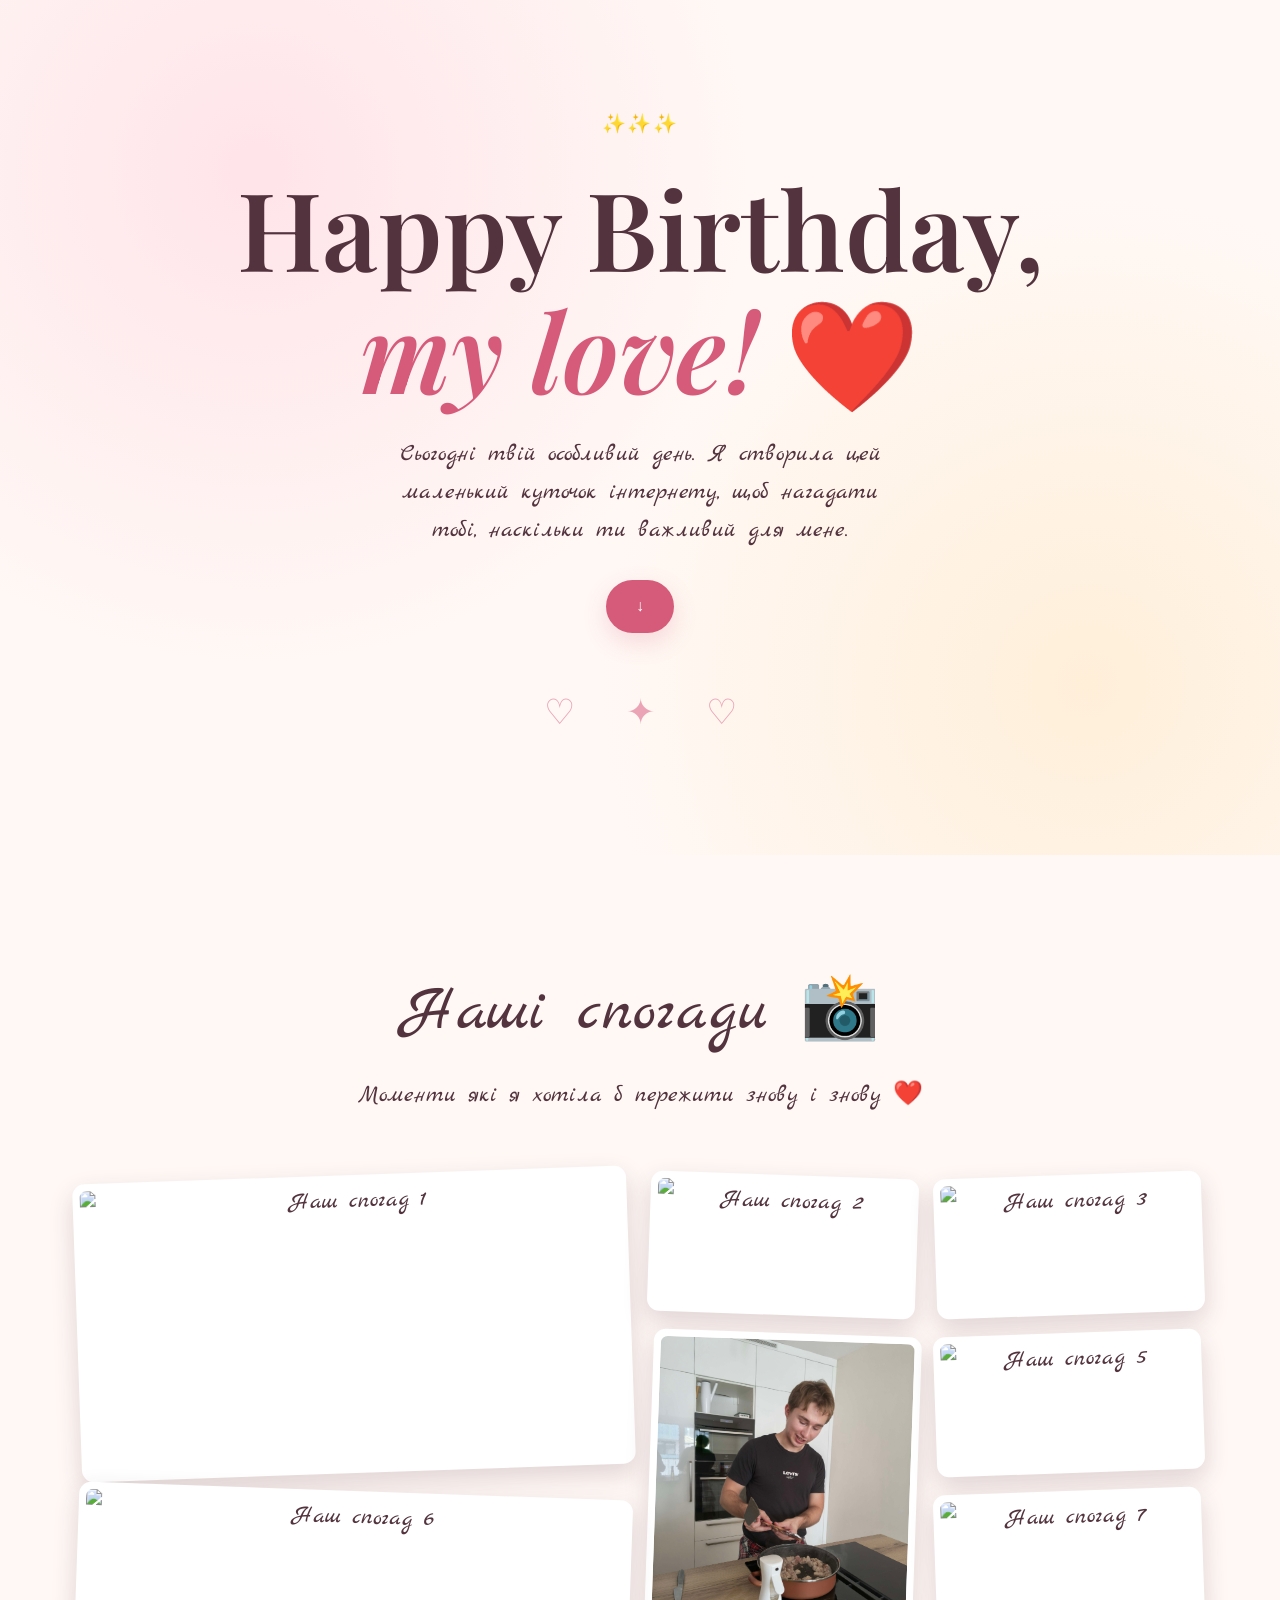
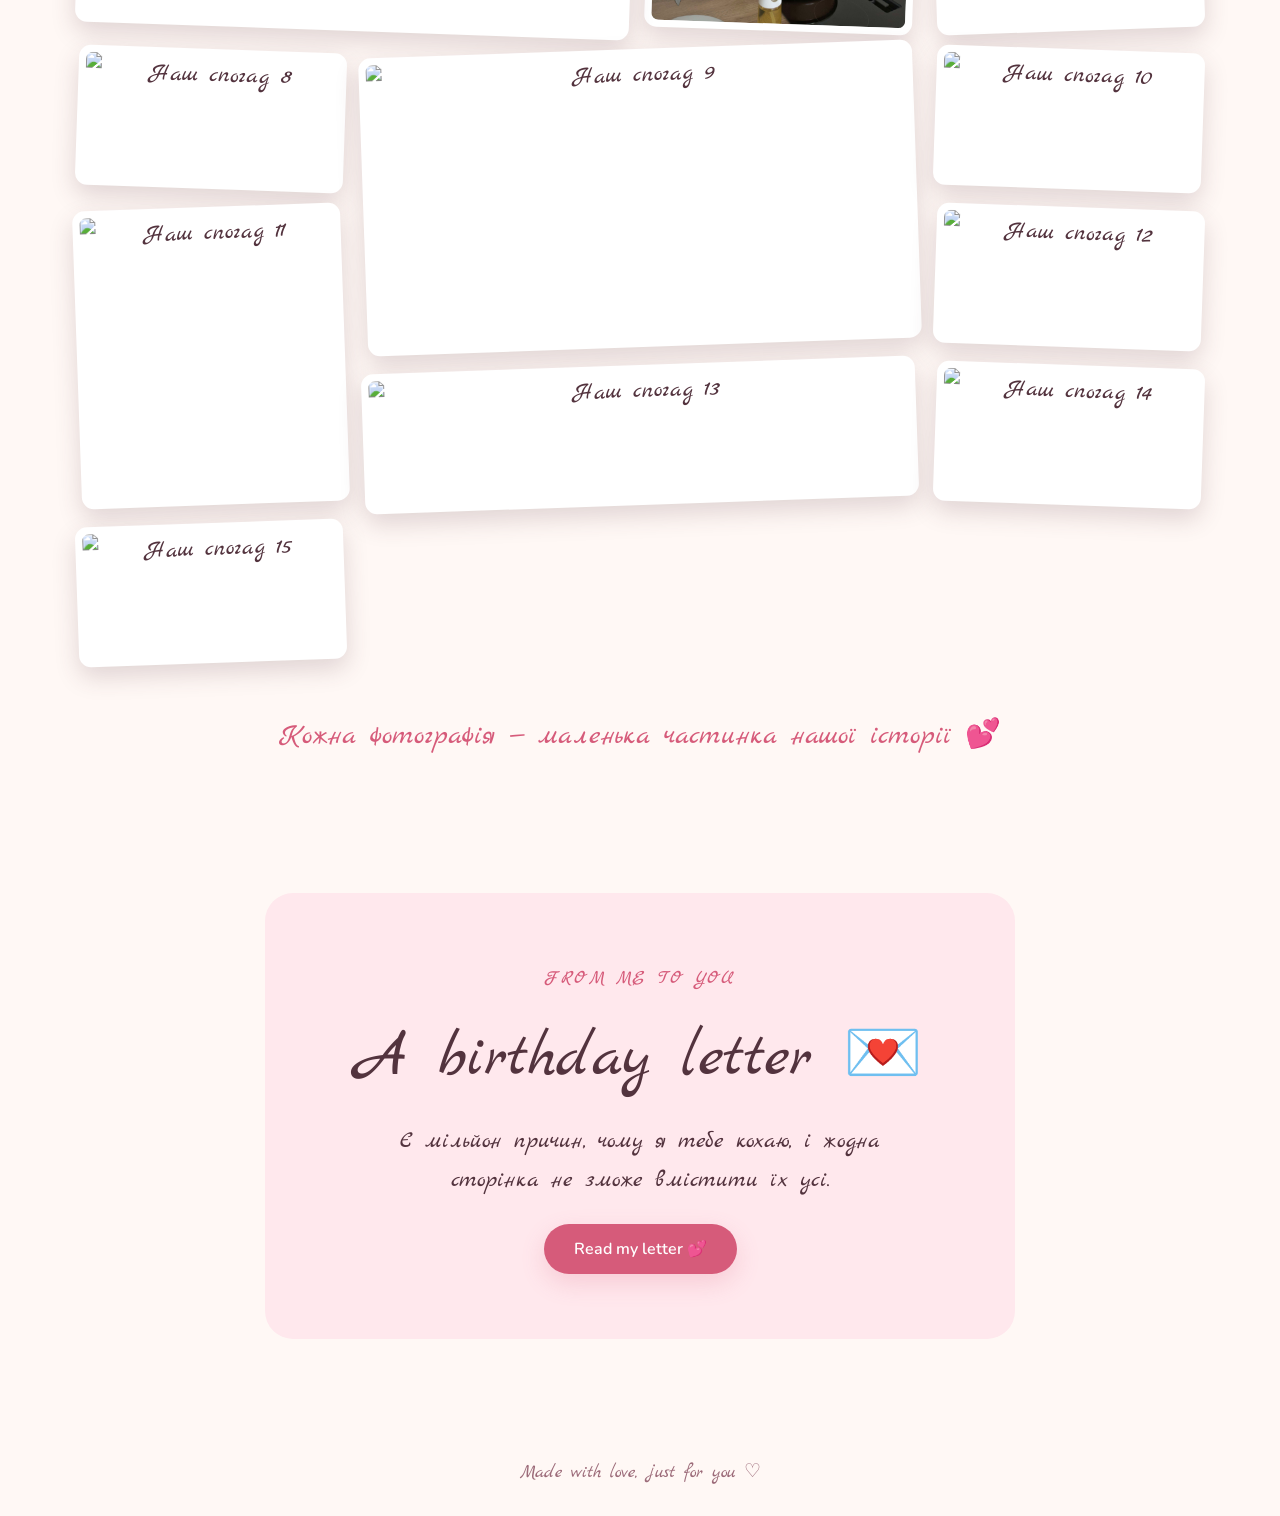
==== site/index.html @ e19b9da2 "1st update" ====
<!DOCTYPE html>
<html lang="en">
<head>
  <meta charset="UTF-8">
  <meta name="viewport" content="width=device-width, initial-scale=1.0">
  <meta name="theme-color" content="#fff3f0">
  <title>З Днем народження!❤️</title>
  <link rel="stylesheet" href="style.css">
</head>
<body>
  <main>
    <section class="hero" aria-labelledby="heading">
      <span class="eyebrow">✨✨✨</span>
      <h1 id="heading">Happy Birthday,<br><em>my love!</em> ❤️</h1>
      <p>Сьогодні твій особливий день. Я створила цей маленький куточок інтернету, щоб нагадати тобі, наскільки ти важливий для мене.</p>
      <a href="#letter" class="button">↓</a>
      <div class="decor" aria-hidden="true">♡ &nbsp; ✦ &nbsp; ♡</div>
    </section>

    
<section class="section memories" aria-labelledby="memories-heading">
  <h2 id="memories-heading">Наші спогади 📸</h2>

  <p class="section-intro">Моменти які я хотіла б пережити знову і знову ❤️</p>

  <div class="photo-collage">

    <figure class="collage-photo large rotate-left">
      <img src="" alt="Наш спогад 1" loading="lazy">
    </figure>

    <figure class="collage-photo rotate-right">
      <img src="images/photo2.jpg" alt="Наш спогад 2" loading="lazy">
    </figure>

    <figure class="collage-photo rotate-left">
      <img src="images/photo3.jpg" alt="Наш спогад 3" loading="lazy">
    </figure>

    <figure class="collage-photo tall rotate-right">
      <img src="images/IMG_20260821_180241147_HDR.jpg" alt="Наш спогад 4" loading="lazy">
    </figure>

    <figure class="collage-photo rotate-left">
      <img src="images/photo5.jpg" alt="Наш спогад 5" loading="lazy">
    </figure>

    <figure class="collage-photo wide rotate-right">
      <img src="images/photo6.jpg" alt="Наш спогад 6" loading="lazy">
    </figure>

    <figure class="collage-photo rotate-left">
      <img src="images/photo7.jpg" alt="Наш спогад 7" loading="lazy">
    </figure>

    <figure class="collage-photo rotate-right">
      <img src="images/photo8.jpg" alt="Наш спогад 8" loading="lazy">
    </figure>

    <figure class="collage-photo large rotate-left">
      <img src="images/photo9.jpg" alt="Наш спогад 9" loading="lazy">
    </figure>

    <figure class="collage-photo rotate-right">
      <img src="images/photo10.jpg" alt="Наш спогад 10" loading="lazy">
    </figure>

    <figure class="collage-photo tall rotate-left">
      <img src="images/photo11.jpg" alt="Наш спогад 11" loading="lazy">
    </figure>

    <figure class="collage-photo rotate-right">
      <img src="images/photo12.jpg" alt="Наш спогад 12" loading="lazy">
    </figure>

    <figure class="collage-photo wide rotate-left">
      <img src="images/photo13.jpg" alt="Наш спогад 13" loading="lazy">
    </figure>

    <figure class="collage-photo rotate-right">
      <img src="images/photo14.jpg" alt="Наш спогад 14" loading="lazy">
    </figure>

    <figure class="collage-photo rotate-left">
      <img src="images/photo15.jpg" alt="Наш спогад 15" loading="lazy">
    </figure>

  </div>

  <p class="collage-footer">
    Кожна фотографія — маленька частинка нашої історії 💕
  </p>
</section>


    <section class="section letter" id="letter" aria-labelledby="letter-heading">
      <span class="eyebrow">FROM ME TO YOU</span>
      <h2 id="letter-heading">A birthday letter 💌</h2>
      <p>Є мільйон причин, чому я тебе кохаю, і жодна сторінка не зможе вмістити їх усі.</p>
      <button class="button" id="reveal" type="button" aria-expanded="false" aria-controls="secret">
        Read my letter 💕
      </button>

      <div id="secret" class="secret" hidden>
        <p>Максімка,</p>

        <p>З Днем народження, коханий! ❤️/p>
        <p>Я хочу, щоб ти знав, наскільки сильно я тебе ціную і як багато ти для мене значиш. Ти з'явився в моєму житті так раптово 
            й неочікувано, але тепер я навіть не можу уявити, як би все було без тебе. 
            І щодня я радію тому, що доля звела нас разом.
        </p>

        <p>Я безмежно вдячна тобі за всі моменти, які ми проводимо разом, за твою турботу, тепло, підтримку й усмішку</p>

        <p>
            Я знаю, що не завжди все буває ідеально. Іноді між нами виникають непорозуміння, ми можемо сперечатися або не розуміти одне 
            одного. Але я щиро вірю, що разом ми зможемо подолати будь-які труднощі.
        </p>

        <p>
          Я вірю в нас. Вірю, що попереду на нас чекає прекрасне майбутнє, сповнене щасливих спогадів, спільних мрій, подорожей, 
          маленьких радощів і великих досягнень. І найбільше я хочу, щоб усе це було саме з тобою. 
        </p>

        <p>
          У твій день народження я бажаю тобі бути по-справжньому щасливим, ніколи не переставати мріяти й завжди вірити у власні сили. 
          Я дуже пишаюся тобою і хочу, щоб ти знав: я завжди буду поруч, радітиму твоїм перемогам і підтримуватиму тебе у складні моменти.
        </p>

        <p>
          Дякую тобі за те, що ти є в моєму житті. Дякую долі за нашу зустріч. І дякую тобі за те, що кожного дня ти даєш мені ще одну 
          причину усміхатися.
        </p>

        <p>
          Я тебе дуже сильно кохаю! ❤️
        </p>

        <p>
          З усією моєю любов'ю,<br>
          <strong>Твоя кохана 💕</strong>
        </p>
      </div>
    </section>

    <footer>Made with love, just for you ♡</footer>
  </main>
  <script src="script.js"></script>
</body>
</html>
---- site/style.css ----
@import url('https://fonts.googleapis.com/css2?family=Marck+Script&family=Nunito:wght@400;500;600;700&family=Playfair+Display:ital,wght@0,600;1,600&display=swap');


:root {
  color-scheme: light;
  --ink: #53333e;
  --rose: #d65b7a;
  --cream: #fff8f5;
  --blush: #ffe8ed;
}

* {
  box-sizing: border-box;
}

html {
  scroll-behavior: smooth;
}

body {
  margin: 0;
  background: var(--cream);
  color: var(--ink);
  font-family: 'Marck Script', cursive;
  font-size: 24px;
  line-height: 1.6;
}

.hero {
  min-height: 95vh;
  display: flex;
  flex-direction: column;
  justify-content: center;
  align-items: center;
  text-align: center;
  padding: 70px 20px;
  background:
    radial-gradient(circle at 20% 20%, #ffe4e9 0, transparent 40%),
    radial-gradient(circle at 85% 80%, #ffefd9 0, transparent 38%),
    #fff8f5;
}

.eyebrow {
  color: var(--rose);
  font-size: 1.2rem;
  letter-spacing: .08em;
  font-weight: 400;
}

.hero h1 {
  font-family: 'Playfair Display', Georgia, serif;
  font-size: clamp(3.3rem, 9vw, 6.8rem);
  font-weight: 600;
  line-height: 1.12;
  margin: 25px 0;
}

.hero h1 em {
  font-family: 'Playfair Display', Georgia, serif;
  color: var(--rose);
  font-style: italic;
}

.hero p {
  max-width: 520px;
  font-size: 1.5rem;
  margin: 0 0 30px;
}

.button {
  appearance: none;
  background: var(--rose);
  color: white;
  display: inline-block;
  padding: 14px 30px;
  border-radius: 100px;
  border: 0;
  font-family: 'Marck Script', cursive;
  font-size: 1.5rem;
  text-decoration: none;
  cursor: pointer;
  box-shadow: 0 9px 24px #d65b7a33;
  transition: transform .2s, background .2s;
}

.button:hover {
  transform: translateY(-3px);
  background: #bc4566;
}

.button:focus-visible {
  outline: 3px solid var(--ink);
  outline-offset: 4px;
}

.decor {
  font-size: 2.2rem;
  color: #eaa4b5;
  margin-top: 55px;
}

.section {
  max-width: 1000px;
  margin: auto;
  padding: 95px 22px;
  text-align: center;
}

.section h2 {
  font-family: 'Marck Script', cursive;
  font-size: clamp(2.8rem, 6vw, 4rem);
  font-weight: 400;
  margin: 12px 0;
}

.section-intro {
  margin-top: 0;
  margin-bottom: 35px;
  font-size: 1.5rem;
}

.gallery {
  display: grid;
  grid-template-columns: repeat(3, 1fr);
  gap: 22px;
}

.gallery figure {
  margin: 0;
  background: white;
  padding: 12px;
  border-radius: 20px;
  box-shadow: 0 12px 35px #56333d14;
}

.photo {
  aspect-ratio: 4/5;
  display: grid;
  place-items: center;
  font-size: 4rem;
  border-radius: 12px;
  background: linear-gradient(145deg, #ffd9e3, #fff0da);
}

figcaption {
  padding: 12px 0 5px;
  font-size: 1.5rem;
  font-weight: 400;
}

.hint {
  font-size: 1.1rem;
  opacity: .7;
}

.letter {
  margin: 10px auto 90px;
  max-width: 750px;
  border-radius: 28px;
  background: var(--blush);
  padding: 65px 28px;
}

.letter > p {
  max-width: 490px;
  margin: 0 auto 25px;
  font-size: 1.5rem;
}

.secret {
  margin: 30px auto 0;
  padding: 25px;
  max-width: 560px;
  text-align: left;
  background: #fffdfb;
  border-radius: 18px;
  font-family: 'Marck Script', cursive;
  font-size: 1.6rem;
  line-height: 1.6;
  animation: appear .4s ease;
}

.secret p:last-child {
  margin-bottom: 0;
}

footer {
  text-align: center;
  padding: 28px;
  color: #9c6b79;
  font-size: 1.2rem;
}

@keyframes appear {
  from {
    opacity: 0;
    transform: translateY(12px);
  }

  to {
    opacity: 1;
    transform: translateY(0);
  }
}

@media (max-width: 650px) {
  .gallery {
    grid-template-columns: 1fr;
    max-width: 340px;
    margin: auto;
  }

  .section {
    padding: 65px 20px;
  }

  .letter {
    margin: 10px 16px 60px;
  }

  .hero {
    min-height: 85vh;
  }

  .hero h1 {
    font-size: clamp(3.3rem, 9vw, 6.8rem);
  }
}

.memories {
  max-width: 1200px;
}

.photo-collage {
  display: grid;
  grid-template-columns: repeat(4, minmax(0, 1fr));
  grid-auto-flow: dense;
  grid-auto-rows: 140px;
  gap: 18px;
  margin-top: 45px;
  padding: 15px;
}

.collage-photo {
  margin: 0;
  min-width: 0;
  min-height: 0;
  overflow: hidden;
  padding: 7px;
  background: white;
  border-radius: 12px;
  box-shadow: 0 10px 25px rgba(83, 51, 62, .18);
  transition:
    transform .3s ease,
    box-shadow .3s ease;
}

.collage-photo img {
  width: 100%;
  height: 100%;
  display: block;
  object-fit: cover;
  border-radius: 7px;
}

.collage-photo.large {
  grid-column: span 2;
  grid-row: span 2;
}

.collage-photo.wide {
  grid-column: span 2;
}

.collage-photo.tall {
  grid-row: span 2;
}

.rotate-left {
  transform: rotate(-2deg);
}

.rotate-right {
  transform: rotate(2deg);
}

.collage-photo:hover {
  transform: rotate(0deg) scale(1.04);
  box-shadow: 0 16px 35px rgba(214, 91, 122, .28);
  z-index: 2;
}

.collage-footer {
  margin-top: 35px;
  color: var(--rose);
  font-family: 'Marck Script', cursive;
  font-size: 1.8rem;
}

@media (max-width: 850px) {
  .photo-collage {
    grid-template-columns: repeat(3, minmax(0, 1fr));
    grid-auto-rows: 120px;
    gap: 14px;
  }
}

@media (max-width: 600px) {
  .photo-collage {
    grid-template-columns: repeat(2, minmax(0, 1fr));
    grid-auto-rows: 120px;
    gap: 12px;
    padding: 5px;
  }

  .collage-photo.large {
    grid-column: span 2;
    grid-row: span 2;
  }

  .collage-photo.wide {
    grid-column: span 2;
  }

  .collage-photo.tall {
    grid-row: span 2;
  }

  .rotate-left {
    transform: rotate(-1deg);
  }

  .rotate-right {
    transform: rotate(1deg);
  }
}

@media (prefers-reduced-motion: reduce) {
  .collage-photo {
    transition: none;
  }
}

.hero h1,
.hero h1 em {
  font-family: 'Playfair Display', Georgia, serif;
}

.section h2 {
  font-family: 'Marck Script', cursive;
}

.secret {
  font-family: 'Nunito', sans-serif;
  font-size: 1.1rem;
  font-weight: 400;
  line-height: 1.9;
  letter-spacing: 0.01em;
}

.secret p {
  margin-bottom: 18px;
}

.button {
  font-family: 'Nunito', sans-serif;
  font-size: 1rem;
  font-weight: 600;
}
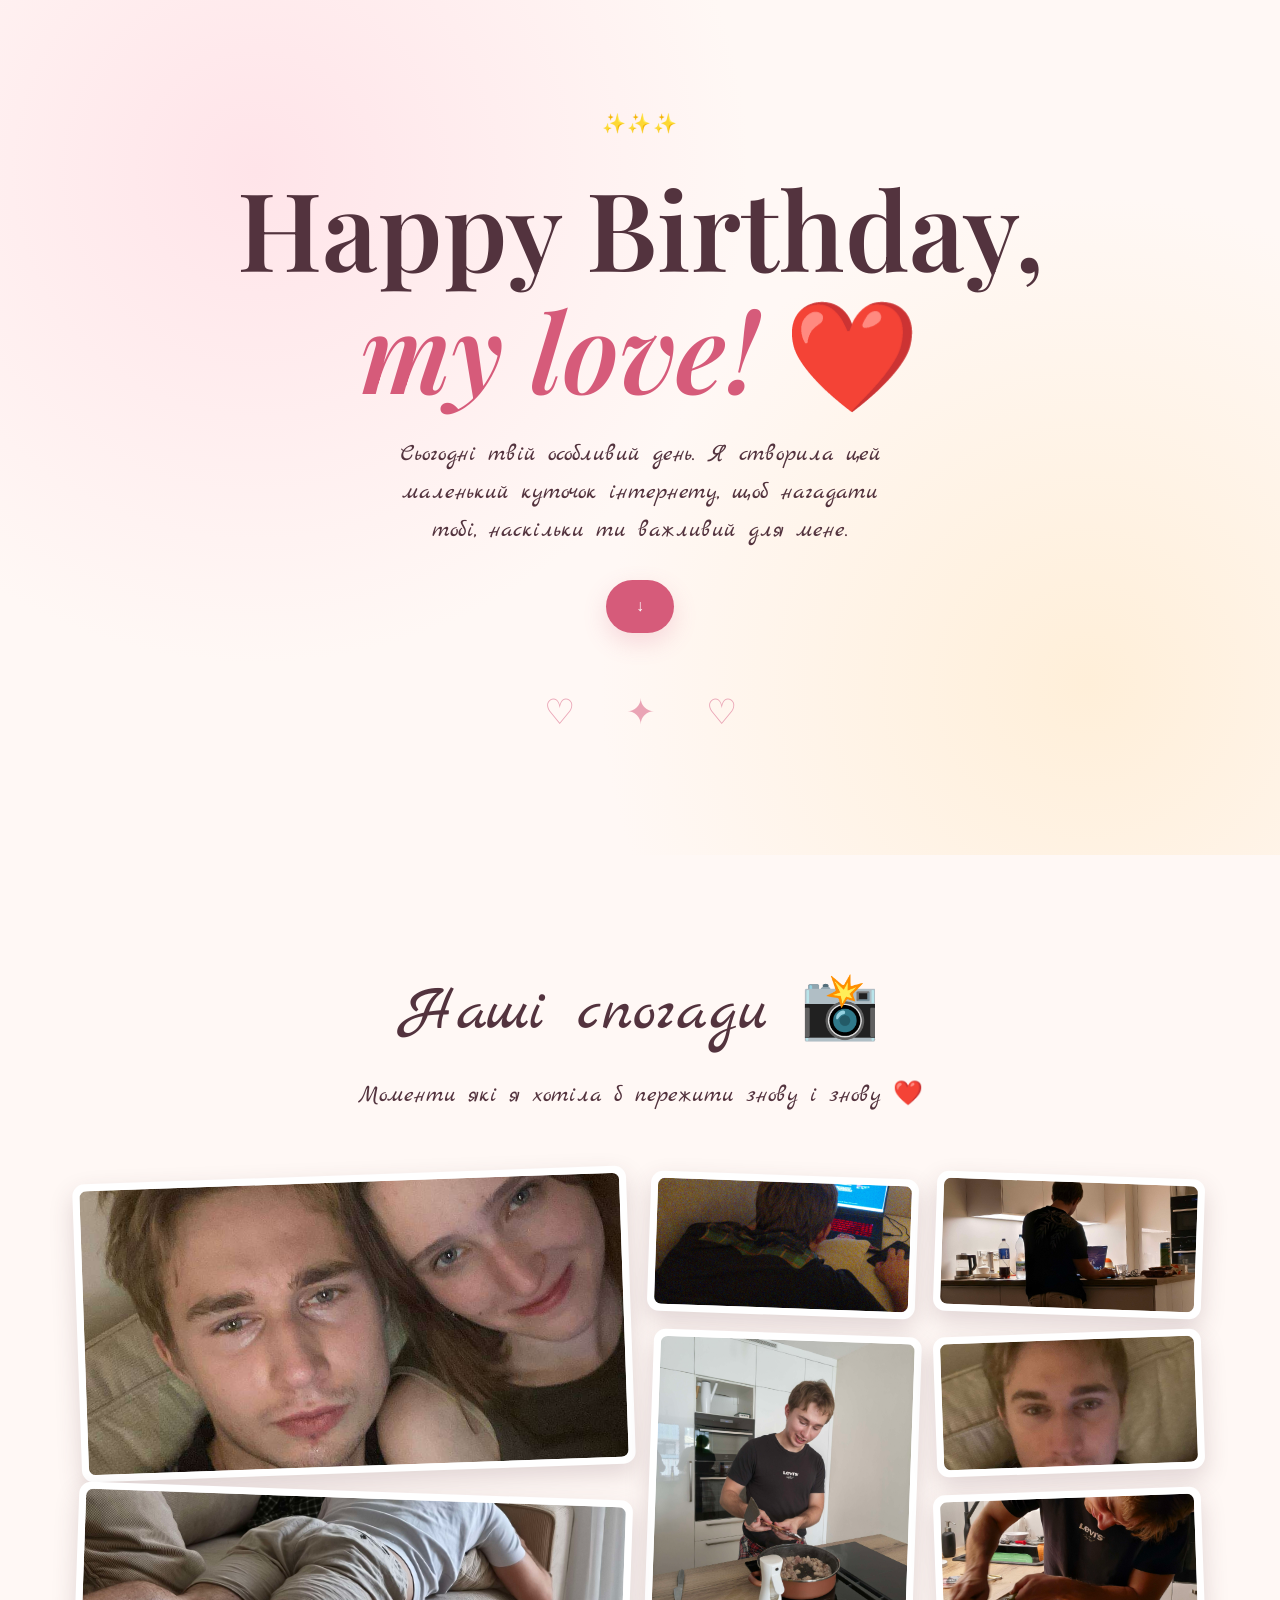
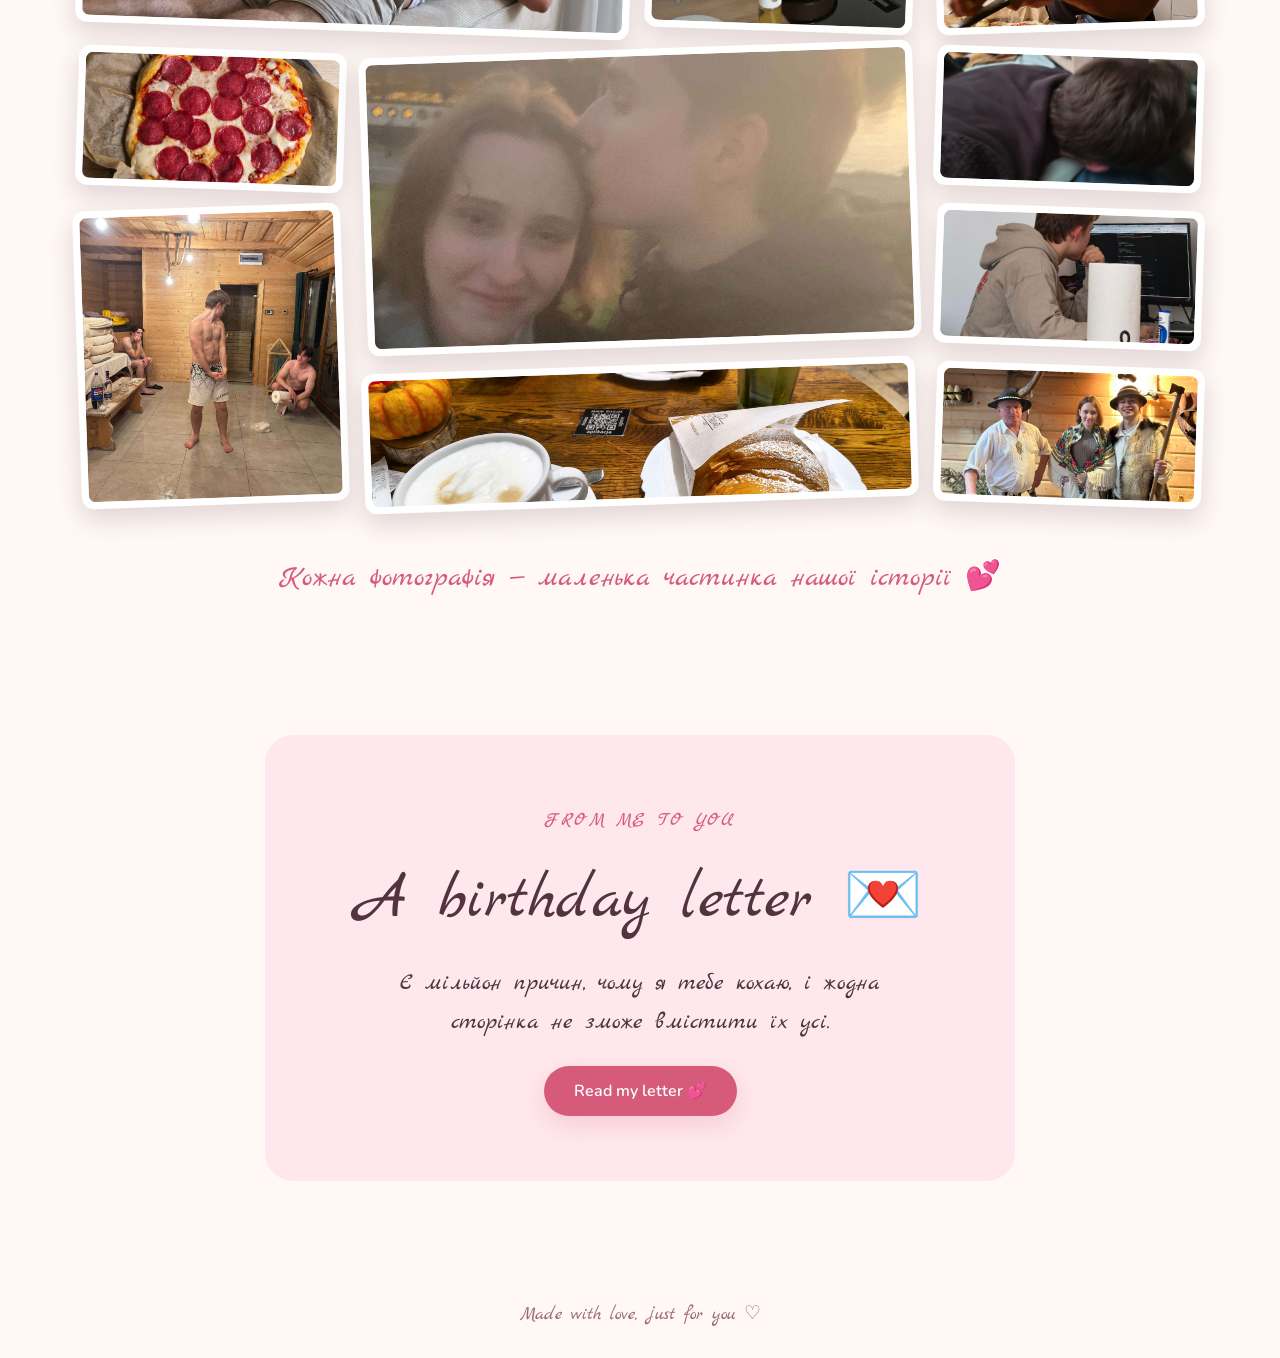
==== commit 8844dbdd: "final push" ====
--- a/site/index.html
+++ b/site/index.html
@@ -26,15 +26,15 @@
   <div class="photo-collage">
 
     <figure class="collage-photo large rotate-left">
-      <img src="" alt="Наш спогад 1" loading="lazy">
+      <img src="images\IMG_20260831_075508_431.jpg" alt="Наш спогад 1" loading="lazy">
     </figure>
 
     <figure class="collage-photo rotate-right">
-      <img src="images/photo2.jpg" alt="Наш спогад 2" loading="lazy">
+      <img src="images\IMG_20260821_215732263.jpg" alt="Наш спогад 2" loading="lazy">
     </figure>
 
-    <figure class="collage-photo rotate-left">
-      <img src="images/photo3.jpg" alt="Наш спогад 3" loading="lazy">
+    <figure class="collage-photo rotate-right">
+      <img class="photo-adjust" src="images\IMG_20260830_221733200_HDR.jpg" alt="Наш спогад 3" loading="lazy">
     </figure>
 
     <figure class="collage-photo tall rotate-right">
@@ -42,47 +42,43 @@
     </figure>
 
     <figure class="collage-photo rotate-left">
-      <img src="images/photo5.jpg" alt="Наш спогад 5" loading="lazy">
+      <img src="images\IMG_20260831_075515_849.jpg" alt="Наш спогад 5" loading="lazy">
     </figure>
 
     <figure class="collage-photo wide rotate-right">
-      <img src="images/photo6.jpg" alt="Наш спогад 6" loading="lazy">
+      <img src="images\IMG_20260904_180608300_HDR.jpg" alt="Наш спогад 6" loading="lazy">
     </figure>
 
     <figure class="collage-photo rotate-left">
-      <img src="images/photo7.jpg" alt="Наш спогад 7" loading="lazy">
+      <img src="images\IMG_20260923_194525174_HDR.jpg" alt="Наш спогад 7" loading="lazy">
     </figure>
 
     <figure class="collage-photo rotate-right">
-      <img src="images/photo8.jpg" alt="Наш спогад 8" loading="lazy">
+      <img src="images\IMG_20260923_200201566_HDR.jpg" alt="Наш спогад 8" loading="lazy">
     </figure>
 
     <figure class="collage-photo large rotate-left">
-      <img src="images/photo9.jpg" alt="Наш спогад 9" loading="lazy">
+      <img src="images\IMG_20261020_223306_233.jpg" alt="Наш спогад 9" loading="lazy">
     </figure>
 
     <figure class="collage-photo rotate-right">
-      <img src="images/photo10.jpg" alt="Наш спогад 10" loading="lazy">
+      <img src="images\IMG_20261010_164424946.jpg" alt="Наш спогад 10" loading="lazy">
     </figure>
 
     <figure class="collage-photo tall rotate-left">
-      <img src="images/photo11.jpg" alt="Наш спогад 11" loading="lazy">
+      <img src="images\IMG_20261101_121505_185.jpg" alt="Наш спогад 11" loading="lazy">
     </figure>
 
     <figure class="collage-photo rotate-right">
-      <img src="images/photo12.jpg" alt="Наш спогад 12" loading="lazy">
+      <img src="images\IMG_20261016_140117085_HDR.jpg" alt="Наш спогад 12" loading="lazy">
     </figure>
 
     <figure class="collage-photo wide rotate-left">
-      <img src="images/photo13.jpg" alt="Наш спогад 13" loading="lazy">
+      <img src="images\IMG_20261020_185228856_HDR.jpg" alt="Наш спогад 13" loading="lazy">
     </figure>
 
     <figure class="collage-photo rotate-right">
-      <img src="images/photo14.jpg" alt="Наш спогад 14" loading="lazy">
-    </figure>
-
-    <figure class="collage-photo rotate-left">
-      <img src="images/photo15.jpg" alt="Наш спогад 15" loading="lazy">
+      <img class="photo-adjust" src="images/IMG_20261101_143940_154.jpg" alt="Наш спогад 14" loading="lazy">
     </figure>
 
   </div>
@@ -104,7 +100,7 @@
       <div id="secret" class="secret" hidden>
         <p>Максімка,</p>
 
-        <p>З Днем народження, коханий! ❤️/p>
+        <p>З Днем народження, коханий! ❤️</p>
         <p>Я хочу, щоб ти знав, наскільки сильно я тебе ціную і як багато ти для мене значиш. Ти з'явився в моєму житті так раптово 
             й неочікувано, але тепер я навіть не можу уявити, як би все було без тебе. 
             І щодня я радію тому, що доля звела нас разом.
@@ -137,9 +133,8 @@
         </p>
 
         <p>
-          З усією моєю любов'ю,<br>
-          <strong>Твоя кохана 💕</strong>
-        </p>
+          З усією моєю любов'ю<br>
+        </p> 
       </div>
     </section>
 
--- a/site/style.css
+++ b/site/style.css
@@ -368,3 +368,8 @@
   font-size: 1rem;
   font-weight: 600;
 }
+
+
+.photo-adjust {
+  object-position: center 35%;
+}
